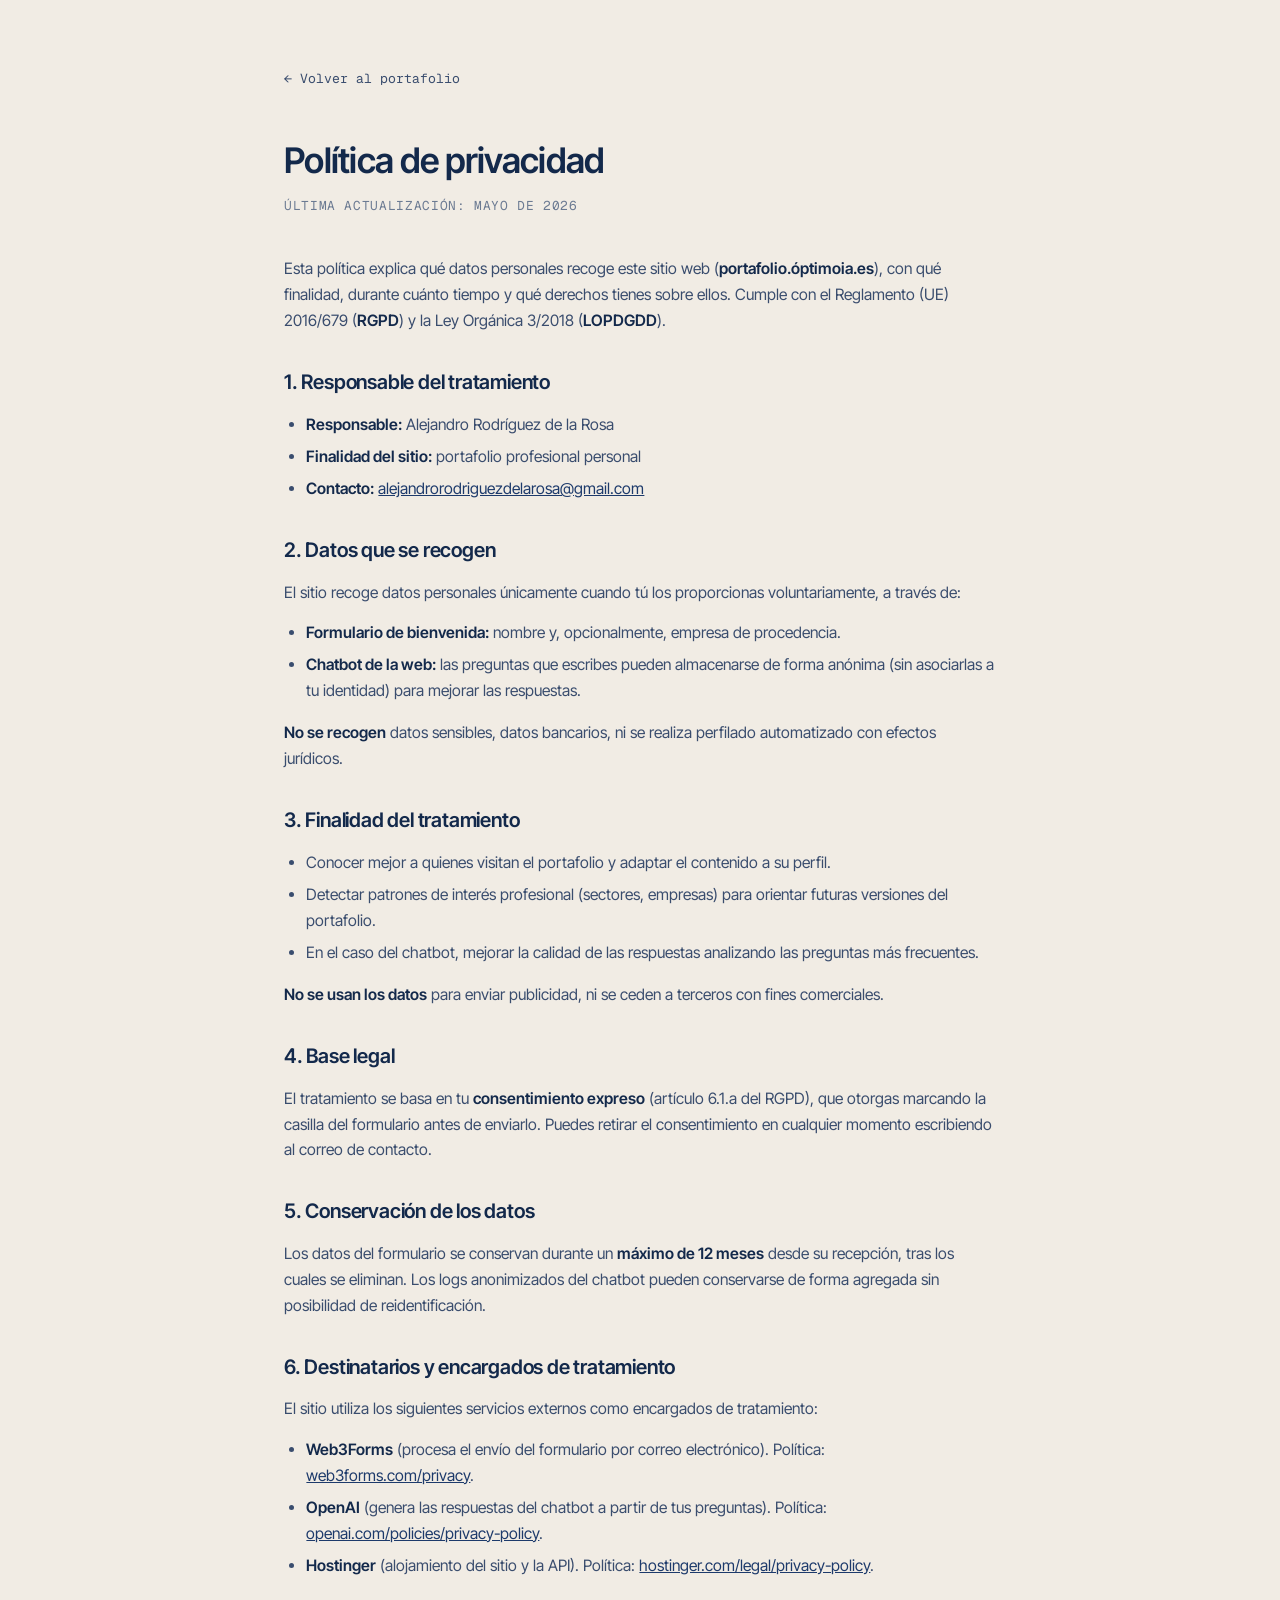
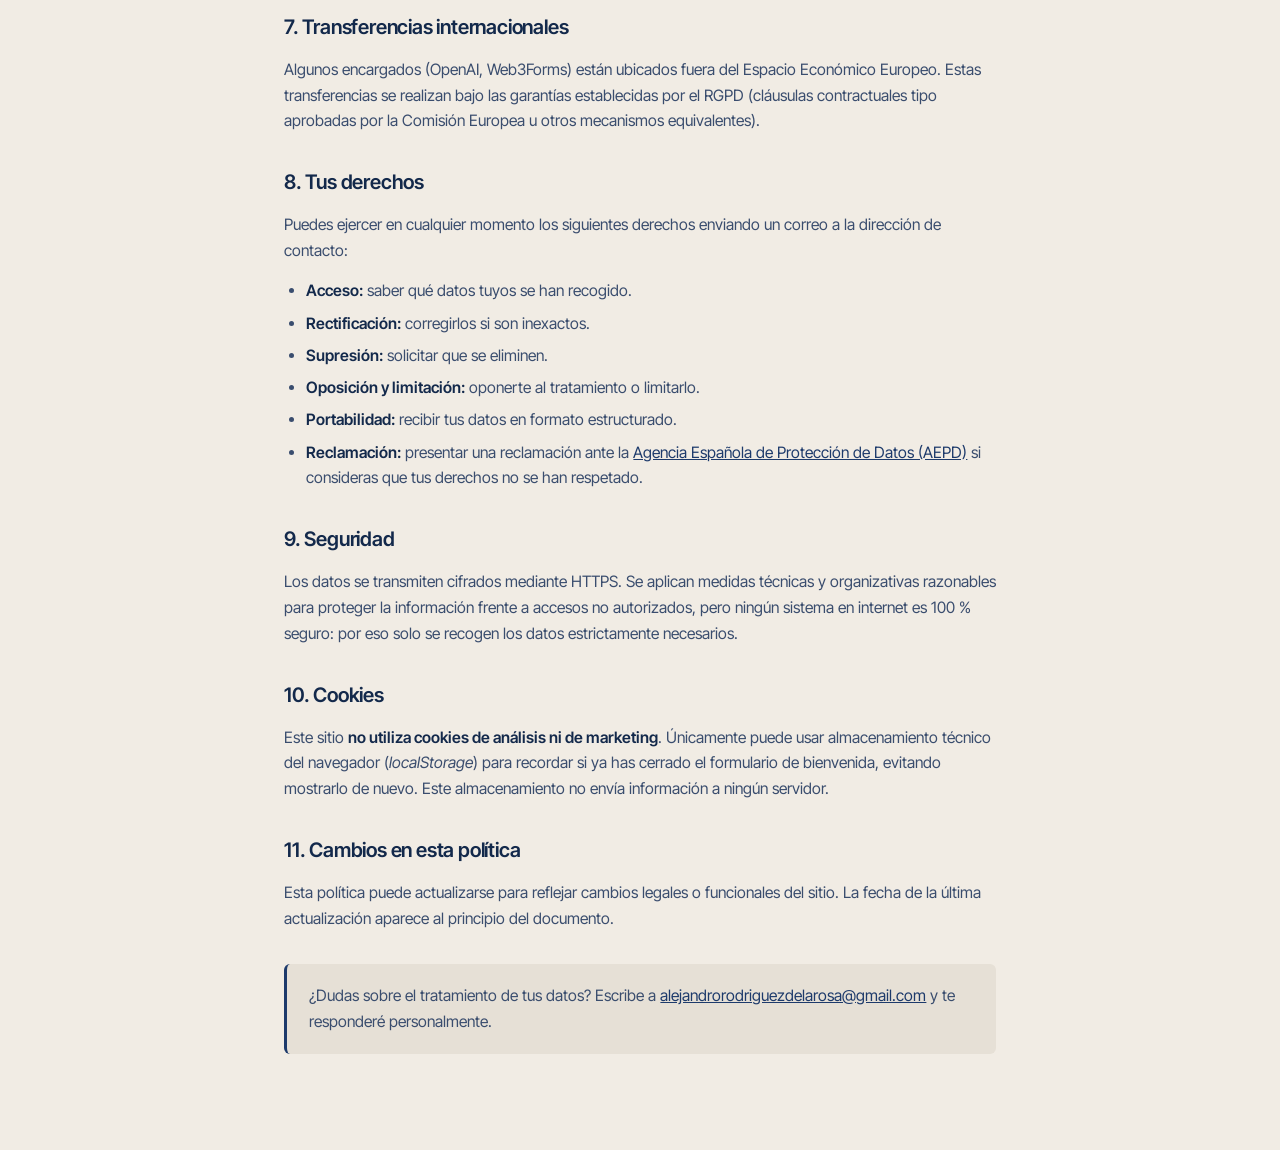
==== privacidad.html @ e663918d "Add files via upload" ====
<!DOCTYPE html>
<html lang="es">
<head>
<meta charset="UTF-8" />
<meta name="viewport" content="width=device-width, initial-scale=1" />
<meta name="robots" content="noindex, follow" />
<title>Política de privacidad — Alejandro Rodríguez</title>
<link rel="preconnect" href="https://fonts.googleapis.com">
<link rel="preconnect" href="https://fonts.gstatic.com" crossorigin>
<link href="https://fonts.googleapis.com/css2?family=Inter+Tight:ital,wght@0,300;0,400;0,500;0,600;0,700;1,400;1,500&family=Geist+Mono:wght@300;400;500&display=swap" rel="stylesheet">
<style>
  :root {
    --bg: #f1ece4;
    --bg-alt: #e6e0d6;
    --ink: #13294b;
    --ink-soft: #3a4d6e;
    --ink-mute: #6b7a92;
    --accent: #1d3a6b;
    --line: rgba(19, 41, 75, 0.14);
    --sans: 'Inter Tight', sans-serif;
    --mono: 'Geist Mono', monospace;
  }
  * { margin: 0; padding: 0; box-sizing: border-box; }
  html { scroll-behavior: smooth; }
  body {
    font-family: var(--sans);
    background: var(--bg);
    color: var(--ink);
    line-height: 1.65;
    -webkit-font-smoothing: antialiased;
  }
  .wrap {
    max-width: 760px;
    margin: 0 auto;
    padding: 4rem 1.5rem 6rem;
  }
  .back {
    display: inline-block;
    margin-bottom: 2.5rem;
    font-family: var(--mono);
    font-size: 0.82rem;
    color: var(--ink-soft);
    text-decoration: none;
    border-bottom: 1px solid transparent;
    transition: color 0.15s ease, border-color 0.15s ease;
  }
  .back:hover { color: var(--accent); border-bottom-color: var(--accent); }
  h1 {
    font-family: var(--sans);
    font-size: 2.2rem;
    font-weight: 600;
    letter-spacing: -0.02em;
    margin-bottom: 0.4rem;
  }
  .updated {
    font-family: var(--mono);
    font-size: 0.8rem;
    color: var(--ink-mute);
    text-transform: uppercase;
    letter-spacing: 0.05em;
    margin-bottom: 2.5rem;
  }
  h2 {
    font-family: var(--sans);
    font-size: 1.25rem;
    font-weight: 600;
    color: var(--ink);
    margin: 2rem 0 0.8rem;
    letter-spacing: -0.01em;
  }
  p, li {
    font-size: 0.98rem;
    color: var(--ink-soft);
    margin-bottom: 0.9rem;
  }
  ul { padding-left: 1.4rem; margin-bottom: 1rem; }
  li { margin-bottom: 0.4rem; }
  a { color: var(--accent); }
  strong { color: var(--ink); font-weight: 600; }
  .box {
    margin-top: 2rem;
    padding: 1.2rem 1.4rem;
    background: var(--bg-alt);
    border-left: 3px solid var(--accent);
    border-radius: 6px;
    font-size: 0.9rem;
  }
  .box p { margin-bottom: 0; }
</style>
</head>
<body>
  <div class="wrap">
    <a href="/" class="back">← Volver al portafolio</a>

    <h1>Política de privacidad</h1>
    <p class="updated">Última actualización: mayo de 2026</p>

    <p>
      Esta política explica qué datos personales recoge este sitio web
      (<strong>portafolio.óptimoia.es</strong>), con qué finalidad, durante cuánto
      tiempo y qué derechos tienes sobre ellos. Cumple con el Reglamento (UE)
      2016/679 (<strong>RGPD</strong>) y la Ley Orgánica 3/2018 (<strong>LOPDGDD</strong>).
    </p>

    <h2>1. Responsable del tratamiento</h2>
    <ul>
      <li><strong>Responsable:</strong> Alejandro Rodríguez de la Rosa</li>
      <li><strong>Finalidad del sitio:</strong> portafolio profesional personal</li>
      <li><strong>Contacto:</strong>
        <a href="mailto:alejandrorodriguezdelarosa@gmail.com">alejandrorodriguezdelarosa@gmail.com</a>
      </li>
    </ul>

    <h2>2. Datos que se recogen</h2>
    <p>El sitio recoge datos personales únicamente cuando tú los proporcionas voluntariamente, a través de:</p>
    <ul>
      <li>
        <strong>Formulario de bienvenida:</strong> nombre y, opcionalmente, empresa de procedencia.
      </li>
      <li>
        <strong>Chatbot de la web:</strong> las preguntas que escribes pueden almacenarse de forma anónima
        (sin asociarlas a tu identidad) para mejorar las respuestas.
      </li>
    </ul>
    <p>
      <strong>No se recogen</strong> datos sensibles, datos bancarios, ni se realiza perfilado automatizado
      con efectos jurídicos.
    </p>

    <h2>3. Finalidad del tratamiento</h2>
    <ul>
      <li>Conocer mejor a quienes visitan el portafolio y adaptar el contenido a su perfil.</li>
      <li>Detectar patrones de interés profesional (sectores, empresas) para orientar futuras versiones del portafolio.</li>
      <li>En el caso del chatbot, mejorar la calidad de las respuestas analizando las preguntas más frecuentes.</li>
    </ul>
    <p>
      <strong>No se usan los datos</strong> para enviar publicidad, ni se ceden a terceros con fines comerciales.
    </p>

    <h2>4. Base legal</h2>
    <p>
      El tratamiento se basa en tu <strong>consentimiento expreso</strong> (artículo 6.1.a del RGPD), que
      otorgas marcando la casilla del formulario antes de enviarlo. Puedes retirar el consentimiento en
      cualquier momento escribiendo al correo de contacto.
    </p>

    <h2>5. Conservación de los datos</h2>
    <p>
      Los datos del formulario se conservan durante un <strong>máximo de 12 meses</strong> desde su recepción,
      tras los cuales se eliminan. Los logs anonimizados del chatbot pueden conservarse de forma agregada
      sin posibilidad de reidentificación.
    </p>

    <h2>6. Destinatarios y encargados de tratamiento</h2>
    <p>El sitio utiliza los siguientes servicios externos como encargados de tratamiento:</p>
    <ul>
      <li>
        <strong>Web3Forms</strong> (procesa el envío del formulario por correo electrónico).
        Política: <a href="https://web3forms.com/privacy" target="_blank" rel="noopener">web3forms.com/privacy</a>.
      </li>
      <li>
        <strong>OpenAI</strong> (genera las respuestas del chatbot a partir de tus preguntas).
        Política: <a href="https://openai.com/policies/privacy-policy" target="_blank" rel="noopener">openai.com/policies/privacy-policy</a>.
      </li>
      <li>
        <strong>Hostinger</strong> (alojamiento del sitio y la API).
        Política: <a href="https://www.hostinger.com/legal/privacy-policy" target="_blank" rel="noopener">hostinger.com/legal/privacy-policy</a>.
      </li>
    </ul>

    <h2>7. Transferencias internacionales</h2>
    <p>
      Algunos encargados (OpenAI, Web3Forms) están ubicados fuera del Espacio Económico Europeo.
      Estas transferencias se realizan bajo las garantías establecidas por el RGPD (cláusulas contractuales tipo
      aprobadas por la Comisión Europea u otros mecanismos equivalentes).
    </p>

    <h2>8. Tus derechos</h2>
    <p>Puedes ejercer en cualquier momento los siguientes derechos enviando un correo a la dirección de contacto:</p>
    <ul>
      <li><strong>Acceso:</strong> saber qué datos tuyos se han recogido.</li>
      <li><strong>Rectificación:</strong> corregirlos si son inexactos.</li>
      <li><strong>Supresión:</strong> solicitar que se eliminen.</li>
      <li><strong>Oposición y limitación:</strong> oponerte al tratamiento o limitarlo.</li>
      <li><strong>Portabilidad:</strong> recibir tus datos en formato estructurado.</li>
      <li><strong>Reclamación:</strong> presentar una reclamación ante la
        <a href="https://www.aepd.es" target="_blank" rel="noopener">Agencia Española de Protección de Datos (AEPD)</a>
        si consideras que tus derechos no se han respetado.</li>
    </ul>

    <h2>9. Seguridad</h2>
    <p>
      Los datos se transmiten cifrados mediante HTTPS. Se aplican medidas técnicas y organizativas razonables
      para proteger la información frente a accesos no autorizados, pero ningún sistema en internet es
      100 % seguro: por eso solo se recogen los datos estrictamente necesarios.
    </p>

    <h2>10. Cookies</h2>
    <p>
      Este sitio <strong>no utiliza cookies de análisis ni de marketing</strong>. Únicamente puede usar
      almacenamiento técnico del navegador (<em>localStorage</em>) para recordar si ya has cerrado el formulario
      de bienvenida, evitando mostrarlo de nuevo. Este almacenamiento no envía información a ningún servidor.
    </p>

    <h2>11. Cambios en esta política</h2>
    <p>
      Esta política puede actualizarse para reflejar cambios legales o funcionales del sitio. La fecha de la
      última actualización aparece al principio del documento.
    </p>

    <div class="box">
      <p>
        ¿Dudas sobre el tratamiento de tus datos? Escribe a
        <a href="mailto:alejandrorodriguezdelarosa@gmail.com">alejandrorodriguezdelarosa@gmail.com</a>
        y te responderé personalmente.
      </p>
    </div>
  </div>
</body>
</html>
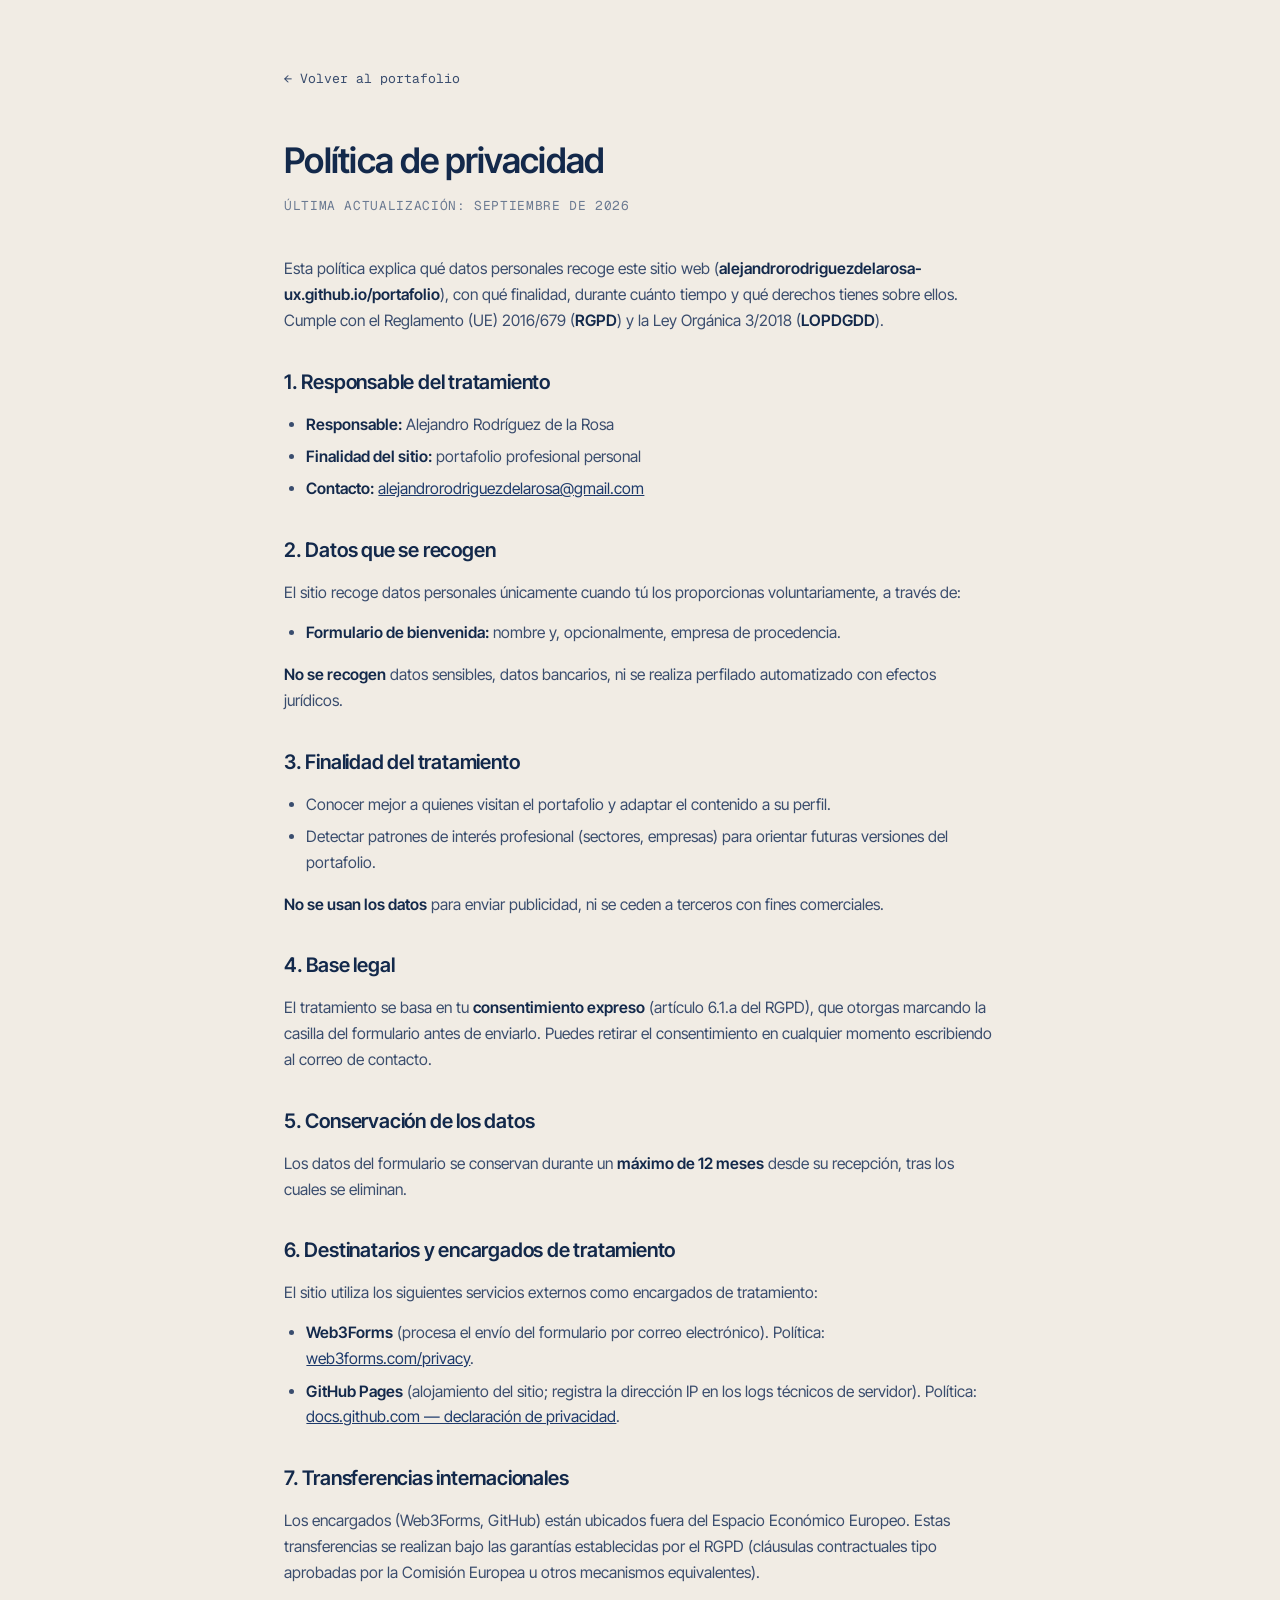
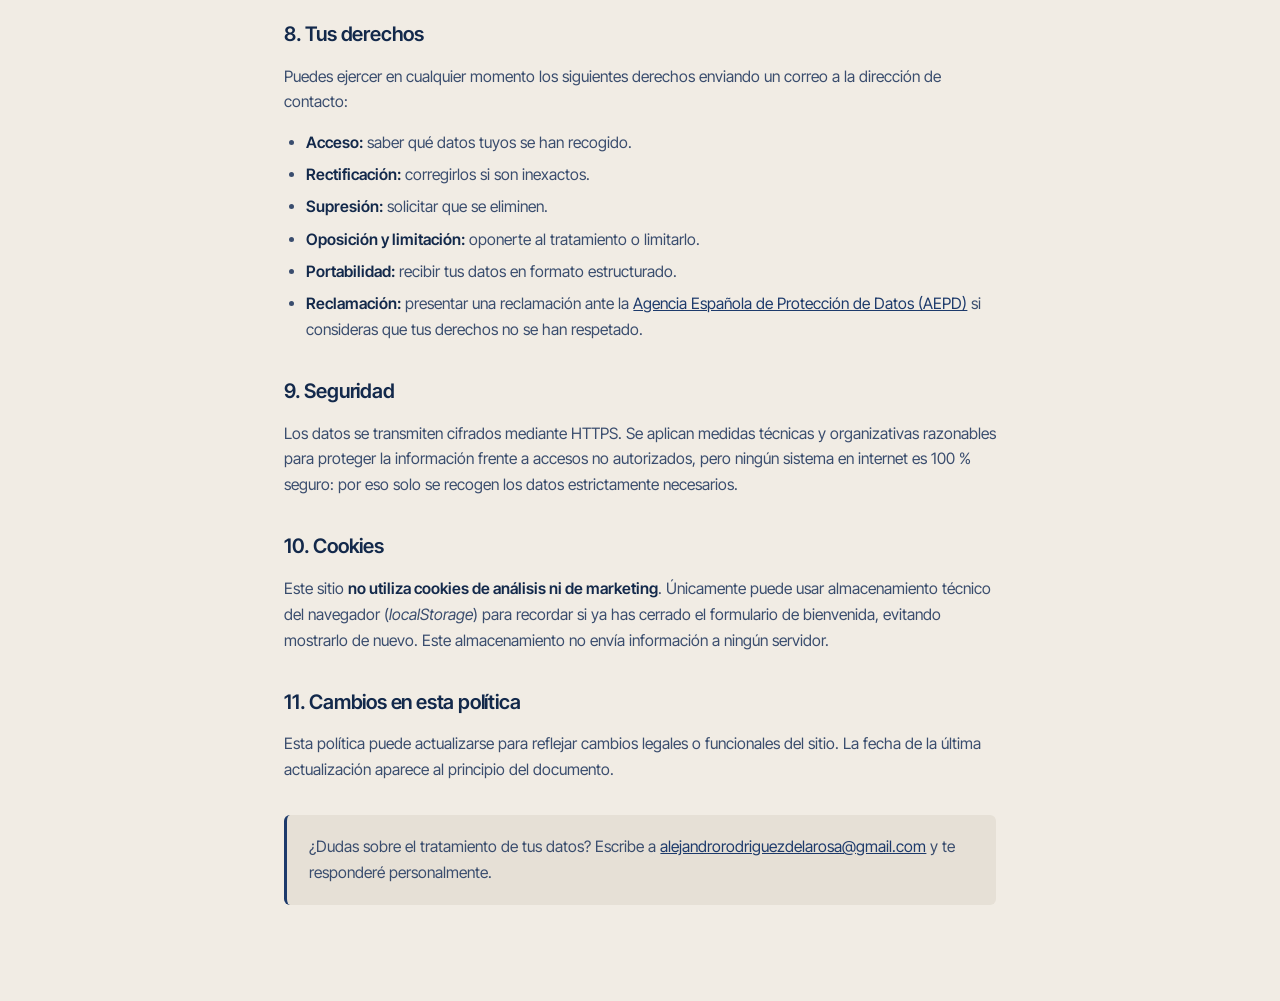
==== commit d6e0390a: "Ajustar la politica de privacidad a lo que el sitio hace de verdad Declaraba tratamientos que ya no " ====
--- a/privacidad.html
+++ b/privacidad.html
@@ -93,11 +93,11 @@
     <a href="/" class="back">← Volver al portafolio</a>
 
     <h1>Política de privacidad</h1>
-    <p class="updated">Última actualización: mayo de 2026</p>
+    <p class="updated">Última actualización: septiembre de 2026</p>
 
     <p>
       Esta política explica qué datos personales recoge este sitio web
-      (<strong>portafolio.óptimoia.es</strong>), con qué finalidad, durante cuánto
+      (<strong>alejandrorodriguezdelarosa-ux.github.io/portafolio</strong>), con qué finalidad, durante cuánto
       tiempo y qué derechos tienes sobre ellos. Cumple con el Reglamento (UE)
       2016/679 (<strong>RGPD</strong>) y la Ley Orgánica 3/2018 (<strong>LOPDGDD</strong>).
     </p>
@@ -117,10 +117,6 @@
       <li>
         <strong>Formulario de bienvenida:</strong> nombre y, opcionalmente, empresa de procedencia.
       </li>
-      <li>
-        <strong>Chatbot de la web:</strong> las preguntas que escribes pueden almacenarse de forma anónima
-        (sin asociarlas a tu identidad) para mejorar las respuestas.
-      </li>
     </ul>
     <p>
       <strong>No se recogen</strong> datos sensibles, datos bancarios, ni se realiza perfilado automatizado
@@ -131,7 +127,6 @@
     <ul>
       <li>Conocer mejor a quienes visitan el portafolio y adaptar el contenido a su perfil.</li>
       <li>Detectar patrones de interés profesional (sectores, empresas) para orientar futuras versiones del portafolio.</li>
-      <li>En el caso del chatbot, mejorar la calidad de las respuestas analizando las preguntas más frecuentes.</li>
     </ul>
     <p>
       <strong>No se usan los datos</strong> para enviar publicidad, ni se ceden a terceros con fines comerciales.
@@ -147,8 +142,7 @@
     <h2>5. Conservación de los datos</h2>
     <p>
       Los datos del formulario se conservan durante un <strong>máximo de 12 meses</strong> desde su recepción,
-      tras los cuales se eliminan. Los logs anonimizados del chatbot pueden conservarse de forma agregada
-      sin posibilidad de reidentificación.
+      tras los cuales se eliminan.
     </p>
 
     <h2>6. Destinatarios y encargados de tratamiento</h2>
@@ -159,18 +153,15 @@
         Política: <a href="https://web3forms.com/privacy" target="_blank" rel="noopener">web3forms.com/privacy</a>.
       </li>
       <li>
-        <strong>OpenAI</strong> (genera las respuestas del chatbot a partir de tus preguntas).
-        Política: <a href="https://openai.com/policies/privacy-policy" target="_blank" rel="noopener">openai.com/policies/privacy-policy</a>.
-      </li>
-      <li>
-        <strong>Hostinger</strong> (alojamiento del sitio y la API).
-        Política: <a href="https://www.hostinger.com/legal/privacy-policy" target="_blank" rel="noopener">hostinger.com/legal/privacy-policy</a>.
+        <strong>GitHub Pages</strong> (alojamiento del sitio; registra la dirección IP en los
+        logs técnicos de servidor).
+        Política: <a href="https://docs.github.com/es/site-policy/privacy-policies/github-general-privacy-statement" target="_blank" rel="noopener">docs.github.com — declaración de privacidad</a>.
       </li>
     </ul>
 
     <h2>7. Transferencias internacionales</h2>
     <p>
-      Algunos encargados (OpenAI, Web3Forms) están ubicados fuera del Espacio Económico Europeo.
+      Los encargados (Web3Forms, GitHub) están ubicados fuera del Espacio Económico Europeo.
       Estas transferencias se realizan bajo las garantías establecidas por el RGPD (cláusulas contractuales tipo
       aprobadas por la Comisión Europea u otros mecanismos equivalentes).
     </p>
